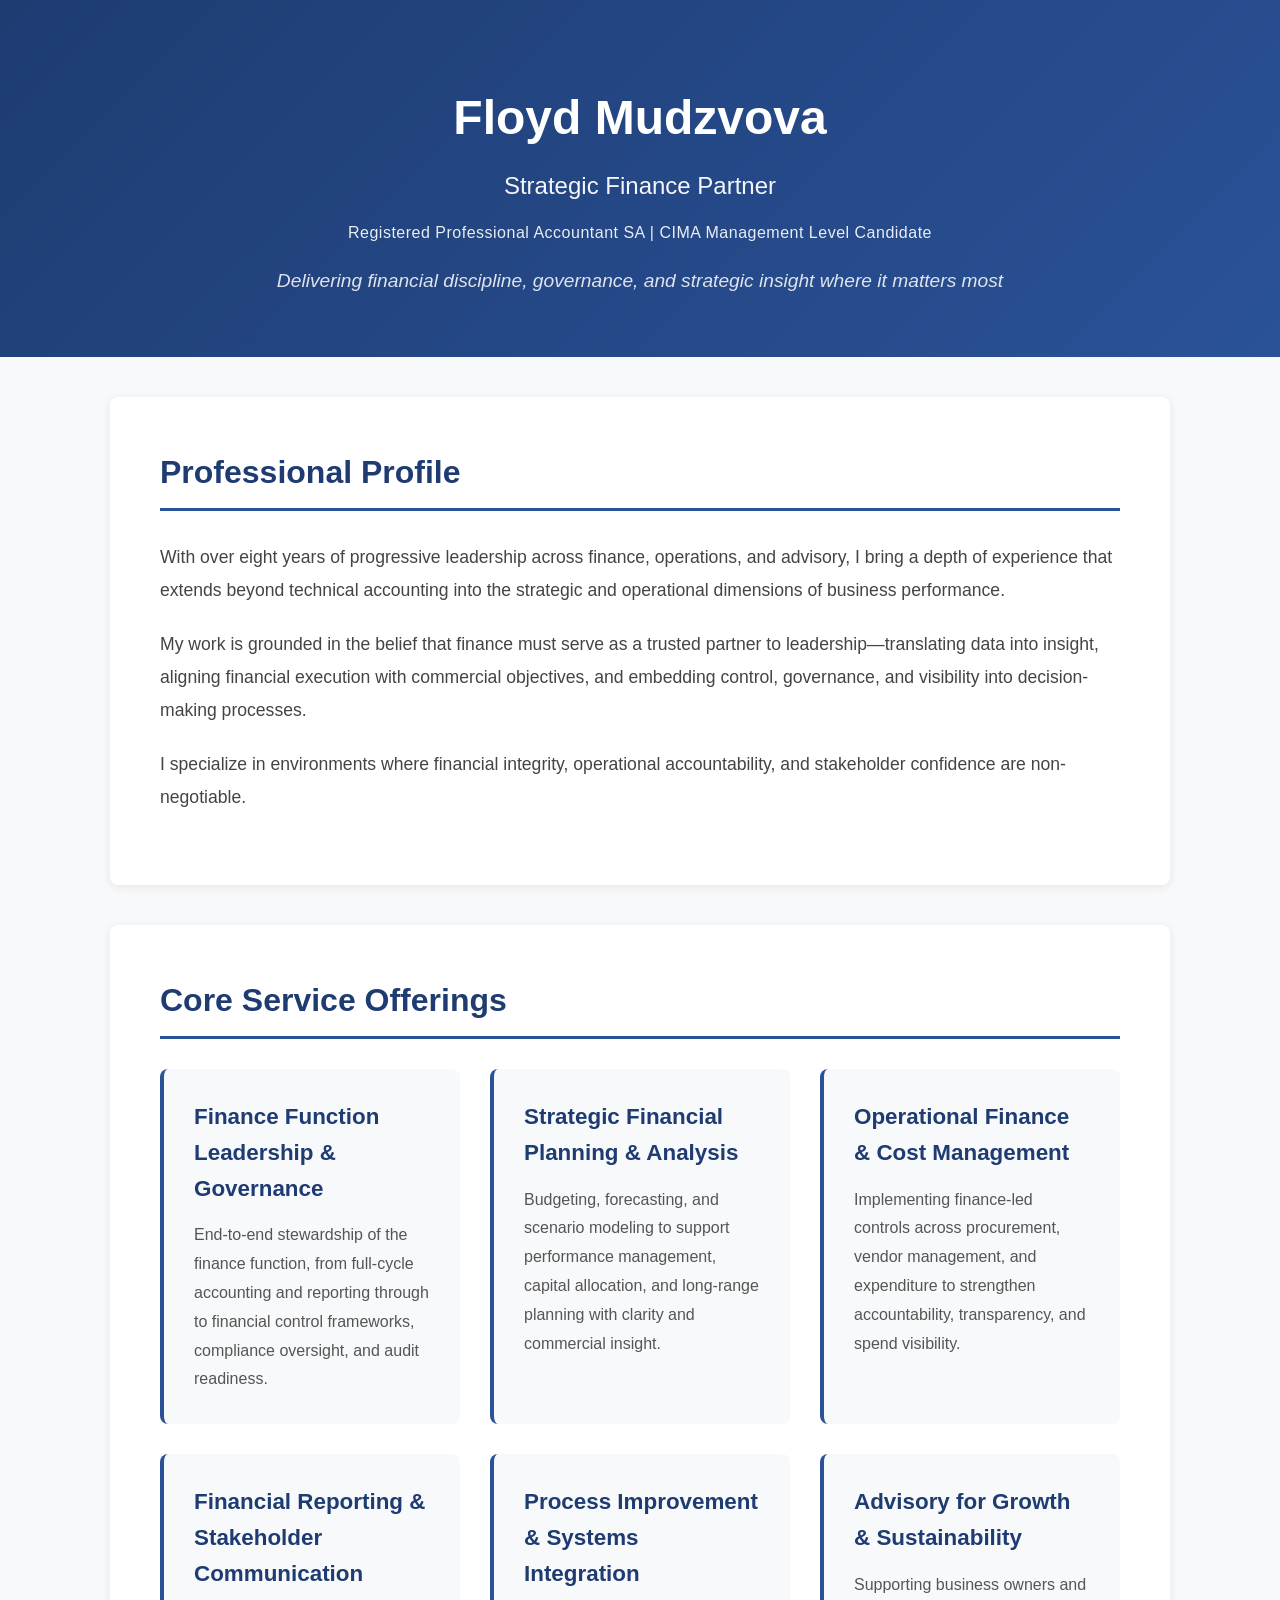
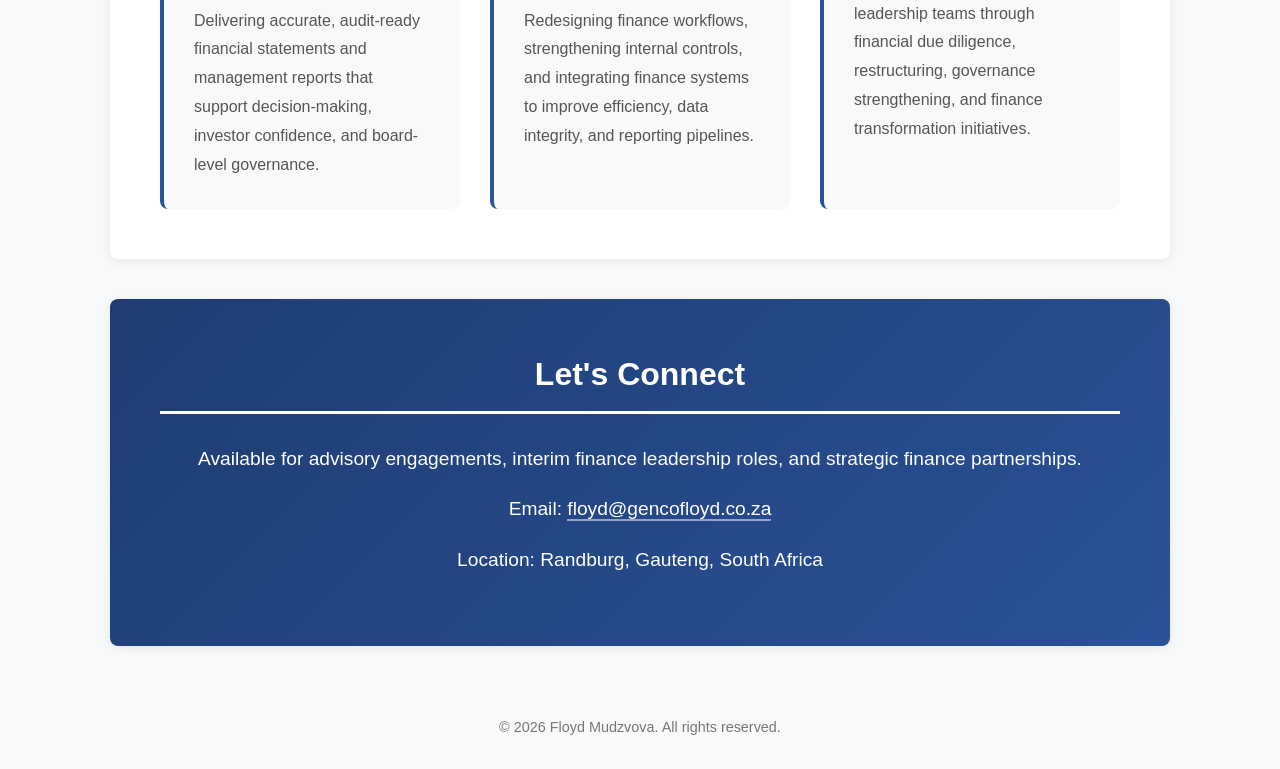
==== index.html @ 75d1995b "Create index.html" ====
<!DOCTYPE html>
<html lang="en">
<head>
    <meta charset="UTF-8">
    <meta name="viewport" content="width=device-width, initial-scale=1.0">
    <meta name="description" content="Floyd Mudzvova - Strategic Finance Partner | Registered Professional Accountant SA | Financial Leadership & Governance">
    <title>Floyd Mudzvova | Strategic Finance Partner</title>
    <style>
        * {
            margin: 0;
            padding: 0;
            box-sizing: border-box;
        }
        
        body {
            font-family: 'Segoe UI', Tahoma, Geneva, Verdana, sans-serif;
            line-height: 1.6;
            color: #2c3e50;
            background: #f8f9fa;
        }
        
        .container {
            max-width: 1100px;
            margin: 0 auto;
            padding: 0 20px;
        }
        
        header {
            background: linear-gradient(135deg, #1e3c72 0%, #2a5298 100%);
            color: white;
            padding: 80px 0 60px;
            text-align: center;
        }
        
        header h1 {
            font-size: 3em;
            margin-bottom: 10px;
            font-weight: 600;
        }
        
        header h2 {
            font-size: 1.5em;
            font-weight: 300;
            margin-bottom: 15px;
            opacity: 0.95;
        }
        
        .credentials {
            font-size: 1em;
            opacity: 0.9;
            margin-top: 15px;
            letter-spacing: 0.5px;
        }
        
        .tagline {
            font-size: 1.2em;
            margin-top: 20px;
            font-style: italic;
            opacity: 0.85;
        }
        
        section {
            background: white;
            margin: 40px auto;
            padding: 50px;
            border-radius: 8px;
            box-shadow: 0 2px 10px rgba(0,0,0,0.08);
        }
        
        h3 {
            font-size: 2em;
            margin-bottom: 30px;
            color: #1e3c72;
            border-bottom: 3px solid #2a5298;
            padding-bottom: 10px;
        }
        
        .services {
            display: grid;
            grid-template-columns: repeat(auto-fit, minmax(300px, 1fr));
            gap: 30px;
            margin-top: 30px;
        }
        
        .service-card {
            background: #f8f9fa;
            padding: 30px;
            border-radius: 8px;
            border-left: 4px solid #2a5298;
            transition: transform 0.3s ease, box-shadow 0.3s ease;
        }
        
        .service-card:hover {
            transform: translateY(-5px);
            box-shadow: 0 8px 20px rgba(0,0,0,0.12);
        }
        
        .service-card h4 {
            font-size: 1.4em;
            margin-bottom: 15px;
            color: #1e3c72;
        }
        
        .service-card p {
            color: #555;
            line-height: 1.8;
        }
        
        .about p {
            font-size: 1.1em;
            line-height: 1.9;
            color: #444;
            margin-bottom: 20px;
        }
        
        .contact {
            text-align: center;
            background: linear-gradient(135deg, #1e3c72 0%, #2a5298 100%);
            color: white;
        }
        
        .contact h3 {
            color: white;
            border-bottom: 3px solid white;
        }
        
        .contact p {
            font-size: 1.2em;
            margin: 20px 0;
        }
        
        .contact a {
            color: white;
            text-decoration: none;
            font-weight: 500;
            border-bottom: 2px solid rgba(255,255,255,0.5);
            transition: border-color 0.3s;
        }
        
        .contact a:hover {
            border-color: white;
        }
        
        footer {
            text-align: center;
            padding: 30px;
            color: #777;
            font-size: 0.9em;
        }
        
        @media (max-width: 768px) {
            header h1 {
                font-size: 2.2em;
            }
            
            header h2 {
                font-size: 1.2em;
            }
            
            section {
                padding: 30px 20px;
            }
            
            .services {
                grid-template-columns: 1fr;
            }
        }
    </style>
</head>
<body>
    <header>
        <div class="container">
            <h1>Floyd Mudzvova</h1>
            <h2>Strategic Finance Partner</h2>
            <div class="credentials">Registered Professional Accountant SA | CIMA Management Level Candidate</div>
            <p class="tagline">Delivering financial discipline, governance, and strategic insight where it matters most</p>
        </div>
    </header>

    <div class="container">
        <section class="about">
            <h3>Professional Profile</h3>
            <p>
                With over eight years of progressive leadership across finance, operations, and advisory, I bring a depth of experience that extends beyond technical accounting into the strategic and operational dimensions of business performance.
            </p>
            <p>
                My work is grounded in the belief that finance must serve as a trusted partner to leadership—translating data into insight, aligning financial execution with commercial objectives, and embedding control, governance, and visibility into decision-making processes.
            </p>
            <p>
                I specialize in environments where financial integrity, operational accountability, and stakeholder confidence are non-negotiable.
            </p>
        </section>

        <section>
            <h3>Core Service Offerings</h3>
            <div class="services">
                <div class="service-card">
                    <h4>Finance Function Leadership & Governance</h4>
                    <p>End-to-end stewardship of the finance function, from full-cycle accounting and reporting through to financial control frameworks, compliance oversight, and audit readiness.</p>
                </div>
                
                <div class="service-card">
                    <h4>Strategic Financial Planning & Analysis</h4>
                    <p>Budgeting, forecasting, and scenario modeling to support performance management, capital allocation, and long-range planning with clarity and commercial insight.</p>
                </div>
                
                <div class="service-card">
                    <h4>Operational Finance & Cost Management</h4>
                    <p>Implementing finance-led controls across procurement, vendor management, and expenditure to strengthen accountability, transparency, and spend visibility.</p>
                </div>
                
                <div class="service-card">
                    <h4>Financial Reporting & Stakeholder Communication</h4>
                    <p>Delivering accurate, audit-ready financial statements and management reports that support decision-making, investor confidence, and board-level governance.</p>
                </div>
                
                <div class="service-card">
                    <h4>Process Improvement & Systems Integration</h4>
                    <p>Redesigning finance workflows, strengthening internal controls, and integrating finance systems to improve efficiency, data integrity, and reporting pipelines.</p>
                </div>
                
                <div class="service-card">
                    <h4>Advisory for Growth & Sustainability</h4>
                    <p>Supporting business owners and leadership teams through financial due diligence, restructuring, governance strengthening, and finance transformation initiatives.</p>
                </div>
            </div>
        </section>

        <section class="contact">
            <h3>Let's Connect</h3>
            <p>Available for advisory engagements, interim finance leadership roles, and strategic finance partnerships.</p>
            <p>Email: <a href="mailto:floyd@gencofloyd.co.za">floyd@gencofloyd.co.za</a></p>
            <p>Location: Randburg, Gauteng, South Africa</p>
        </section>
    </div>

    <footer>
        <p>&copy; 2026 Floyd Mudzvova. All rights reserved.</p>
    </footer>
</body>
</html>
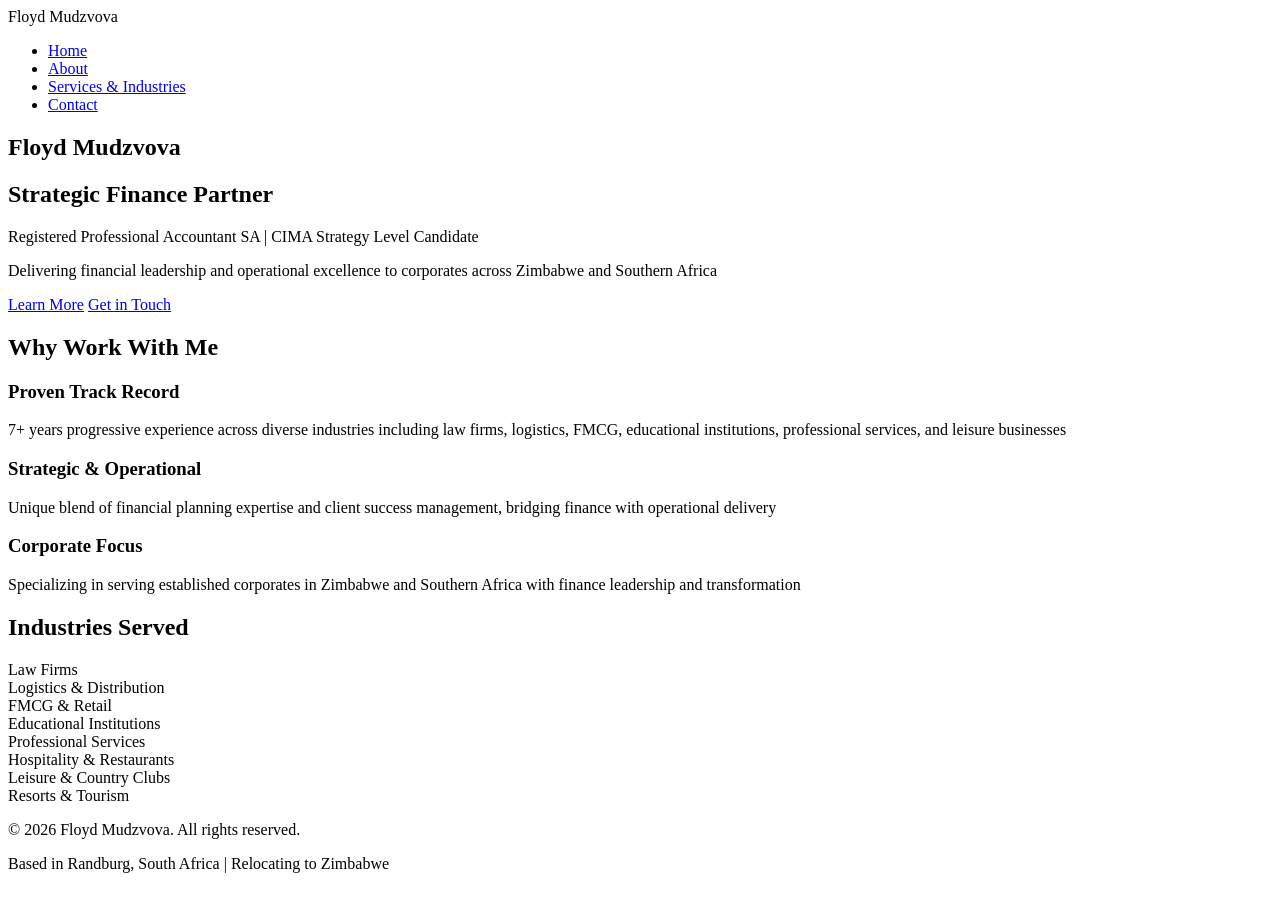
==== commit a721401e: "Rebuild homepage with multi-page structure" ====
--- a/index.html
+++ b/index.html
@@ -3,239 +3,77 @@
 <head>
     <meta charset="UTF-8">
     <meta name="viewport" content="width=device-width, initial-scale=1.0">
-    <meta name="description" content="Floyd Mudzvova - Strategic Finance Partner | Registered Professional Accountant SA | Financial Leadership & Governance">
+    <meta name="description" content="Floyd Mudzvova - Strategic Finance Partner | Registered Professional Accountant SA | Serving corporates in Zimbabwe and Southern Africa">
     <title>Floyd Mudzvova | Strategic Finance Partner</title>
-    <style>
-        * {
-            margin: 0;
-            padding: 0;
-            box-sizing: border-box;
-        }
-        
-        body {
-            font-family: 'Segoe UI', Tahoma, Geneva, Verdana, sans-serif;
-            line-height: 1.6;
-            color: #2c3e50;
-            background: #f8f9fa;
-        }
-        
-        .container {
-            max-width: 1100px;
-            margin: 0 auto;
-            padding: 0 20px;
-        }
-        
-        header {
-            background: linear-gradient(135deg, #1e3c72 0%, #2a5298 100%);
-            color: white;
-            padding: 80px 0 60px;
-            text-align: center;
-        }
-        
-        header h1 {
-            font-size: 3em;
-            margin-bottom: 10px;
-            font-weight: 600;
-        }
-        
-        header h2 {
-            font-size: 1.5em;
-            font-weight: 300;
-            margin-bottom: 15px;
-            opacity: 0.95;
-        }
-        
-        .credentials {
-            font-size: 1em;
-            opacity: 0.9;
-            margin-top: 15px;
-            letter-spacing: 0.5px;
-        }
-        
-        .tagline {
-            font-size: 1.2em;
-            margin-top: 20px;
-            font-style: italic;
-            opacity: 0.85;
-        }
-        
-        section {
-            background: white;
-            margin: 40px auto;
-            padding: 50px;
-            border-radius: 8px;
-            box-shadow: 0 2px 10px rgba(0,0,0,0.08);
-        }
-        
-        h3 {
-            font-size: 2em;
-            margin-bottom: 30px;
-            color: #1e3c72;
-            border-bottom: 3px solid #2a5298;
-            padding-bottom: 10px;
-        }
-        
-        .services {
-            display: grid;
-            grid-template-columns: repeat(auto-fit, minmax(300px, 1fr));
-            gap: 30px;
-            margin-top: 30px;
-        }
-        
-        .service-card {
-            background: #f8f9fa;
-            padding: 30px;
-            border-radius: 8px;
-            border-left: 4px solid #2a5298;
-            transition: transform 0.3s ease, box-shadow 0.3s ease;
-        }
-        
-        .service-card:hover {
-            transform: translateY(-5px);
-            box-shadow: 0 8px 20px rgba(0,0,0,0.12);
-        }
-        
-        .service-card h4 {
-            font-size: 1.4em;
-            margin-bottom: 15px;
-            color: #1e3c72;
-        }
-        
-        .service-card p {
-            color: #555;
-            line-height: 1.8;
-        }
-        
-        .about p {
-            font-size: 1.1em;
-            line-height: 1.9;
-            color: #444;
-            margin-bottom: 20px;
-        }
-        
-        .contact {
-            text-align: center;
-            background: linear-gradient(135deg, #1e3c72 0%, #2a5298 100%);
-            color: white;
-        }
-        
-        .contact h3 {
-            color: white;
-            border-bottom: 3px solid white;
-        }
-        
-        .contact p {
-            font-size: 1.2em;
-            margin: 20px 0;
-        }
-        
-        .contact a {
-            color: white;
-            text-decoration: none;
-            font-weight: 500;
-            border-bottom: 2px solid rgba(255,255,255,0.5);
-            transition: border-color 0.3s;
-        }
-        
-        .contact a:hover {
-            border-color: white;
-        }
-        
-        footer {
-            text-align: center;
-            padding: 30px;
-            color: #777;
-            font-size: 0.9em;
-        }
-        
-        @media (max-width: 768px) {
-            header h1 {
-                font-size: 2.2em;
-            }
-            
-            header h2 {
-                font-size: 1.2em;
-            }
-            
-            section {
-                padding: 30px 20px;
-            }
-            
-            .services {
-                grid-template-columns: 1fr;
-            }
-        }
-    </style>
+    <link rel="stylesheet" href="style.css">
 </head>
 <body>
-    <header>
+    <nav class="navbar">
+        <div class="container">
+            <div class="nav-brand">Floyd Mudzvova</div>
+            <ul class="nav-menu">
+                <li><a href="index.html" class="active">Home</a></li>
+                <li><a href="about.html">About</a></li>
+                <li><a href="services.html">Services & Industries</a></li>
+                <li><a href="contact.html">Contact</a></li>
+            </ul>
+        </div>
+    </nav>
+
+    <section class="hero">
         <div class="container">
             <h1>Floyd Mudzvova</h1>
             <h2>Strategic Finance Partner</h2>
-            <div class="credentials">Registered Professional Accountant SA | CIMA Management Level Candidate</div>
-            <p class="tagline">Delivering financial discipline, governance, and strategic insight where it matters most</p>
+            <p class="credentials">Registered Professional Accountant SA | CIMA Strategy Level Candidate</p>
+            <p class="tagline">Delivering financial leadership and operational excellence to corporates across Zimbabwe and Southern Africa</p>
+            <div class="cta-buttons">
+                <a href="about.html" class="btn btn-primary">Learn More</a>
+                <a href="contact.html" class="btn btn-secondary">Get in Touch</a>
+            </div>
         </div>
-    </header>
+    </section>
 
-    <div class="container">
-        <section class="about">
-            <h3>Professional Profile</h3>
-            <p>
-                With over eight years of progressive leadership across finance, operations, and advisory, I bring a depth of experience that extends beyond technical accounting into the strategic and operational dimensions of business performance.
-            </p>
-            <p>
-                My work is grounded in the belief that finance must serve as a trusted partner to leadership—translating data into insight, aligning financial execution with commercial objectives, and embedding control, governance, and visibility into decision-making processes.
-            </p>
-            <p>
-                I specialize in environments where financial integrity, operational accountability, and stakeholder confidence are non-negotiable.
-            </p>
-        </section>
-
-        <section>
-            <h3>Core Service Offerings</h3>
-            <div class="services">
-                <div class="service-card">
-                    <h4>Finance Function Leadership & Governance</h4>
-                    <p>End-to-end stewardship of the finance function, from full-cycle accounting and reporting through to financial control frameworks, compliance oversight, and audit readiness.</p>
+    <section class="highlights">
+        <div class="container">
+            <h2>Why Work With Me</h2>
+            <div class="highlight-grid">
+                <div class="highlight-card">
+                    <h3>Proven Track Record</h3>
+                    <p>7+ years progressive experience across diverse industries including law firms, logistics, FMCG, educational institutions, professional services, and leisure businesses</p>
                 </div>
-                
-                <div class="service-card">
-                    <h4>Strategic Financial Planning & Analysis</h4>
-                    <p>Budgeting, forecasting, and scenario modeling to support performance management, capital allocation, and long-range planning with clarity and commercial insight.</p>
+                <div class="highlight-card">
+                    <h3>Strategic & Operational</h3>
+                    <p>Unique blend of financial planning expertise and client success management, bridging finance with operational delivery</p>
                 </div>
-                
-                <div class="service-card">
-                    <h4>Operational Finance & Cost Management</h4>
-                    <p>Implementing finance-led controls across procurement, vendor management, and expenditure to strengthen accountability, transparency, and spend visibility.</p>
-                </div>
-                
-                <div class="service-card">
-                    <h4>Financial Reporting & Stakeholder Communication</h4>
-                    <p>Delivering accurate, audit-ready financial statements and management reports that support decision-making, investor confidence, and board-level governance.</p>
-                </div>
-                
-                <div class="service-card">
-                    <h4>Process Improvement & Systems Integration</h4>
-                    <p>Redesigning finance workflows, strengthening internal controls, and integrating finance systems to improve efficiency, data integrity, and reporting pipelines.</p>
-                </div>
-                
-                <div class="service-card">
-                    <h4>Advisory for Growth & Sustainability</h4>
-                    <p>Supporting business owners and leadership teams through financial due diligence, restructuring, governance strengthening, and finance transformation initiatives.</p>
+                <div class="highlight-card">
+                    <h3>Corporate Focus</h3>
+                    <p>Specializing in serving established corporates in Zimbabwe and Southern Africa with finance leadership and transformation</p>
                 </div>
             </div>
-        </section>
+        </div>
+    </section>
 
-        <section class="contact">
-            <h3>Let's Connect</h3>
-            <p>Available for advisory engagements, interim finance leadership roles, and strategic finance partnerships.</p>
-            <p>Email: <a href="mailto:floyd@gencofloyd.co.za">floyd@gencofloyd.co.za</a></p>
-            <p>Location: Randburg, Gauteng, South Africa</p>
-        </section>
-    </div>
+    <section class="experience-snapshot">
+        <div class="container">
+            <h2>Industries Served</h2>
+            <div class="industry-list">
+                <div class="industry-item">Law Firms</div>
+                <div class="industry-item">Logistics & Distribution</div>
+                <div class="industry-item">FMCG & Retail</div>
+                <div class="industry-item">Educational Institutions</div>
+                <div class="industry-item">Professional Services</div>
+                <div class="industry-item">Hospitality & Restaurants</div>
+                <div class="industry-item">Leisure & Country Clubs</div>
+                <div class="industry-item">Resorts & Tourism</div>
+            </div>
+        </div>
+    </section>
 
     <footer>
-        <p>&copy; 2026 Floyd Mudzvova. All rights reserved.</p>
+        <div class="container">
+            <p>&copy; 2026 Floyd Mudzvova. All rights reserved.</p>
+            <p>Based in Randburg, South Africa | Relocating to Zimbabwe</p>
+        </div>
     </footer>
 </body>
 </html>
